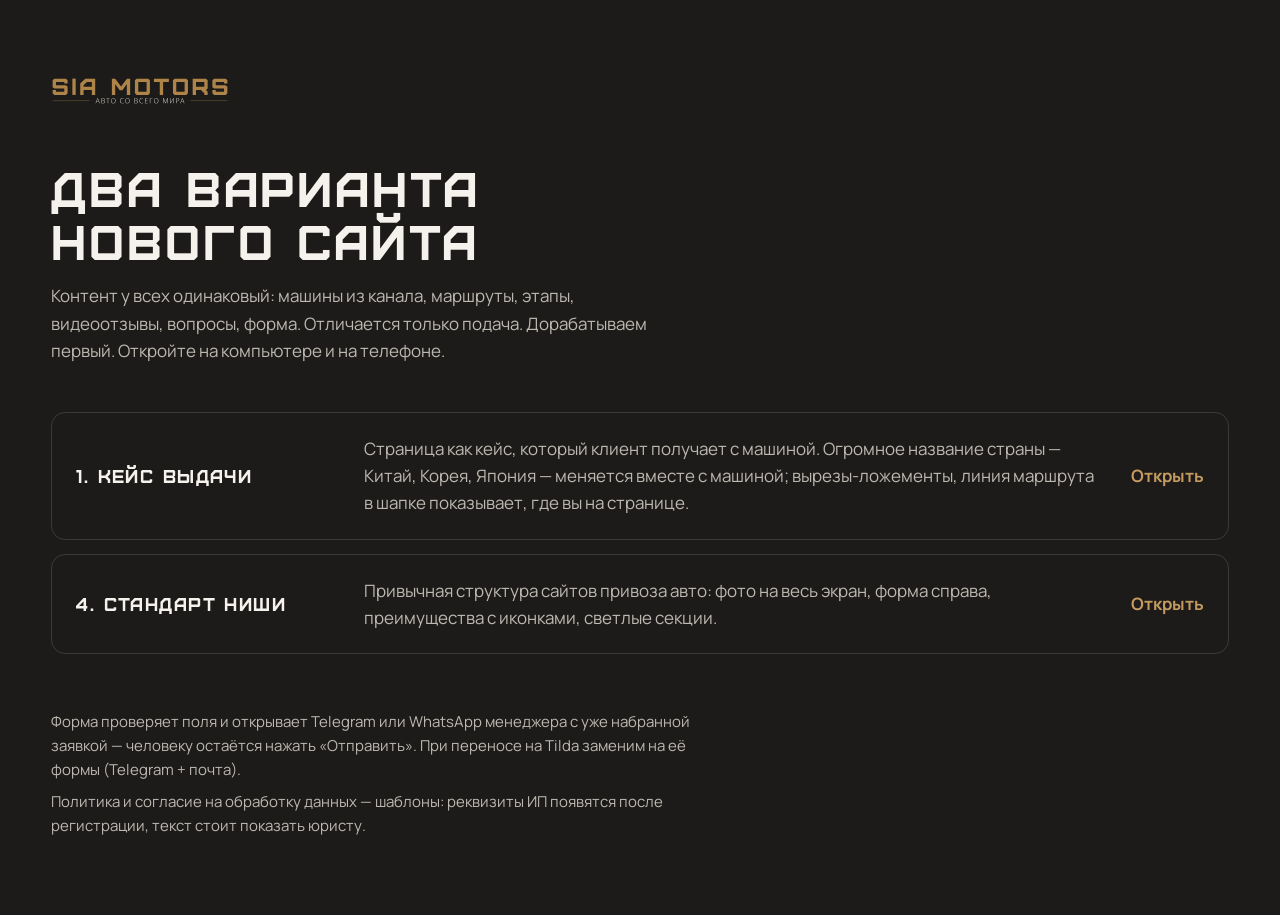
==== index.html @ 2e4b878d "Демо нового сайта Sia Motors: варианты 1 и 4 Стартовая страница с выбором варианта, «Кейс выдачи» и " ====
<!doctype html>
<html lang="ru">
<head>
<meta charset="utf-8">
<meta name="viewport" content="width=device-width, initial-scale=1">
<title>Sia Motors — варианты сайта</title>
<meta name="robots" content="noindex">
<link rel="icon" href="img/favicon.svg" type="image/svg+xml">
<link rel="stylesheet" href="common.css">
<style>
  .hub { padding-block: clamp(40px, 6vw, 80px); }
  .hub__logo { height: 28px; width: auto; margin-bottom: clamp(32px, 5vw, 56px); }
  .hub h1 { font: 400 clamp(1.8rem, 4vw, 3rem)/1.1 var(--display); letter-spacing: 0.06em; text-transform: uppercase; max-width: 20ch; }
  .hub__lede { margin: 16px 0 clamp(32px, 4vw, 48px); color: var(--cream-dim); max-width: 60ch; }
  .vars { display: grid; gap: 14px; }
  .var { display: grid; gap: 6px 28px; padding: 22px 24px; border-radius: 14px; border: 1px solid var(--line); text-decoration: none; transition: border-color 0.2s, background-color 0.2s; }
  .var:hover { border-color: var(--bronze); background: rgba(174, 132, 73, 0.06); }
  .var b { font: 400 18px/1.2 var(--display); letter-spacing: 0.08em; text-transform: uppercase; }
  .var span { color: var(--cream-dim); }
  .var i { font-style: normal; font-weight: 700; color: var(--bronze-text); }
  @media (min-width: 900px) { .var { grid-template-columns: 260px 1fr auto; align-items: center; } }
  .hub__notes { margin-top: clamp(36px, 5vw, 56px); display: grid; gap: 8px; font-size: 15px; color: var(--cream-dim); max-width: 75ch; }
</style>
</head>
<body>
<main class="wrap hub">
  <img class="hub__logo" src="img/logo.svg" alt="Sia Motors" width="545" height="86">
  <h1>Два варианта нового сайта</h1>
  <p class="hub__lede">Контент у всех одинаковый: машины из канала, маршруты, этапы, видеоотзывы, вопросы, форма. Отличается только подача. Дорабатываем первый. Откройте на компьютере и на телефоне.</p>
  <div class="vars">
    <a class="var" href="v1-keis.html"><b>1. Кейс выдачи</b><span>Страница как кейс, который клиент получает с машиной. Огромное название страны — Китай, Корея, Япония — меняется вместе с машиной; вырезы-ложементы, линия маршрута в шапке показывает, где вы на странице.</span><i>Открыть</i></a>
    <a class="var" href="v4-standart.html"><b>4. Стандарт ниши</b><span>Привычная структура сайтов привоза авто: фото на весь экран, форма справа, преимущества с иконками, светлые секции.</span><i>Открыть</i></a>
  </div>
  <div class="hub__notes">
    <p>Форма проверяет поля и открывает Telegram или WhatsApp менеджера с уже набранной заявкой — человеку остаётся нажать «Отправить». При переносе на Tilda заменим на её формы (Telegram + почта).</p>
    <p>Политика и согласие на обработку данных — шаблоны: реквизиты ИП появятся после регистрации, текст стоит показать юристу.</p>
  </div>
</main>
</body>
</html>
---- common.css ----
/* Общая база для всех вариантов: шрифты, токены бренда, сброс, поверхности браузера, форма, видео. */
@font-face {
  font-family: "Furore";
  src: url("fonts/Furore.otf") format("opentype");
  font-display: swap;
}
@font-face {
  font-family: "Manrope";
  src: url("fonts/manrope-cyrillic.woff2") format("woff2");
  font-weight: 200 800;
  font-display: swap;
  unicode-range: U+0301, U+0400-045F, U+0490-0491, U+04B0-04B1, U+2116;
}
@font-face {
  font-family: "Manrope";
  src: url("fonts/manrope-latin.woff2") format("woff2");
  font-weight: 200 800;
  font-display: swap;
  unicode-range: U+0000-00FF, U+0131, U+0152-0153, U+02BB-02BC, U+02C6, U+02DA, U+02DC, U+2000-206F, U+20AC, U+20BD, U+2122, U+2191, U+2193, U+2212, U+2215, U+FEFF, U+FFFD;
}

:root {
  --bronze: #ae8449;
  --bronze-text: #c69b5f;   /* бронза для мелкого текста на тёмном: 5.5:1 */
  --bronze-deep: #8a6631;   /* бронза для мелкого текста на креме: 4.6:1 */
  --cream: #f5f1ec;
  --cream-dim: #bdb8b1;
  --graphite: #2d2c2a;
  --ink: #1c1b19;
  --ink-2: #242321;
  --line: rgba(245, 241, 236, 0.14);
  --on-bronze: #1a1917;
  --cream-deep: #ece5db;    /* подложка сообщений на креме */
  --cream-light: #fbf9f6;   /* поля ввода на креме */
  --graphite-dim: #4a4743;  /* второстепенный текст на креме: 8.6:1 */
  --graphite-faint: #5c5853;/* подписи на креме: 6.4:1 */
  --error-deep: #a33b22;    /* ошибка на креме */
  --display: "Furore", "Manrope", sans-serif;
  --text: "Manrope", system-ui, sans-serif;
  --gutter: clamp(16px, 4vw, 56px);
  --max: 1320px;
  --ease: cubic-bezier(0.16, 1, 0.3, 1);
}

*, *::before, *::after { box-sizing: border-box; }
html { -webkit-text-size-adjust: 100%; scroll-behavior: smooth; scroll-padding-top: 88px; }
body {
  margin: 0;
  font: 400 1.0625rem/1.6 var(--text);
  background: var(--ink);
  color: var(--cream);
  -webkit-font-smoothing: antialiased;
  overflow-x: clip;
  caret-color: var(--bronze);
  scrollbar-color: var(--bronze) var(--ink);
}
img, video, svg { display: block; max-width: 100%; }
img { height: auto; }
h1, h2, h3, p, ul, ol, dl, dd, figure { margin: 0; }
ul, ol { padding: 0; list-style: none; }
button, input, textarea { font: inherit; color: inherit; }
button { cursor: pointer; }
a { color: inherit; text-underline-offset: 0.22em; text-decoration-thickness: 1px; }
::selection { background: var(--bronze); color: var(--on-bronze); }
:focus-visible { outline: 2px solid var(--bronze-text); outline-offset: 3px; border-radius: 4px; }
h1, h2, h3 { text-wrap: balance; font-weight: 400; }
p { text-wrap: pretty; }
.num { font-variant-numeric: tabular-nums; }
.wrap { width: min(100% - 2 * var(--gutter), var(--max)); margin-inline: auto; }

.sr-only {
  position: absolute; width: 1px; height: 1px; padding: 0; margin: -1px;
  overflow: hidden; clip: rect(0 0 0 0); white-space: nowrap; border: 0;
}
.skip { position: absolute; left: 12px; top: -60px; z-index: 100; padding: 10px 16px; background: var(--bronze); color: var(--on-bronze); border-radius: 8px; font-weight: 700; }
.skip:focus { top: 12px; }

.ico { width: 1.25em; height: 1.25em; flex: none; fill: none; stroke: currentColor; stroke-width: 1.8; stroke-linecap: round; stroke-linejoin: round; }

/* Форма заявки: механика и состояния, внешний вид задаёт вариант */
.lead { display: grid; gap: 18px; }
.field { display: grid; gap: 6px; }
.field__label { font-size: 0.875rem; font-weight: 600; letter-spacing: 0.01em; }
.field__label small { font-weight: 400; opacity: 0.75; font-size: inherit; }
.field input[type="text"], .field input[type="tel"] {
  width: 100%; min-height: 52px; padding: 12px 16px; border-radius: 10px;
  border: 1px solid currentColor; background: transparent; outline: none;
  transition: border-color 0.2s, box-shadow 0.2s;
}
.field input::placeholder { color: currentColor; opacity: 0.6; }
.field input:focus-visible { box-shadow: 0 0 0 3px color-mix(in srgb, var(--bronze) 45%, transparent); border-color: var(--bronze); }
.field input[aria-invalid="true"] { border-color: #c4553b; }
.field__err { font-size: 0.875rem; color: #e0866f; min-height: 0; }
.field__err:empty { display: none; }
.check { display: grid; grid-template-columns: 22px 1fr; gap: 10px; align-items: start; font-size: 0.875rem; line-height: 1.5; }
.check input { width: 20px; height: 20px; margin: 1px 0 0; accent-color: var(--bronze); }
.lead__status { font-size: 0.9375rem; line-height: 1.5; }
.lead__status:empty { display: none; }
.lead__go { display: flex; flex-wrap: wrap; gap: 10px; margin-top: 12px; }
.lead__go a {
  display: inline-flex; align-items: center; min-height: 44px; padding: 0 18px; border-radius: 999px;
  border: 1.5px solid currentColor; font-weight: 700; text-decoration: none;
}
.lead__go a:first-child { background: var(--bronze); border-color: var(--bronze); color: var(--on-bronze); }

/* Видеоотзыв */
.player { padding: 0; border: 0; background: transparent; max-width: min(92vw, 440px); max-height: 92vh; }
.player::backdrop { background: rgba(10, 10, 9, 0.86); }
.player video { width: min(92vw, 440px, calc(86vh * 9 / 16)); aspect-ratio: 9 / 16; object-fit: contain; border-radius: 14px; background: #000; }
.player__close {
  position: absolute; top: 10px; right: 10px; width: 44px; height: 44px; border-radius: 50%;
  border: 0; background: rgba(28, 27, 25, 0.8); color: var(--cream); display: grid; place-items: center;
}

/* «Уменьшить движение»: убираем перемещения, оставляем смену цвета и прозрачности — состояние по-прежнему видно.
   Ключевые анимации варианты гасят или заменяют сами. */
@media (prefers-reduced-motion: reduce) {
  html { scroll-behavior: auto; }
  *, *::before, *::after { transition-property: color, background-color, border-color, outline-color, opacity, box-shadow, filter !important; animation-iteration-count: 1 !important; }
}
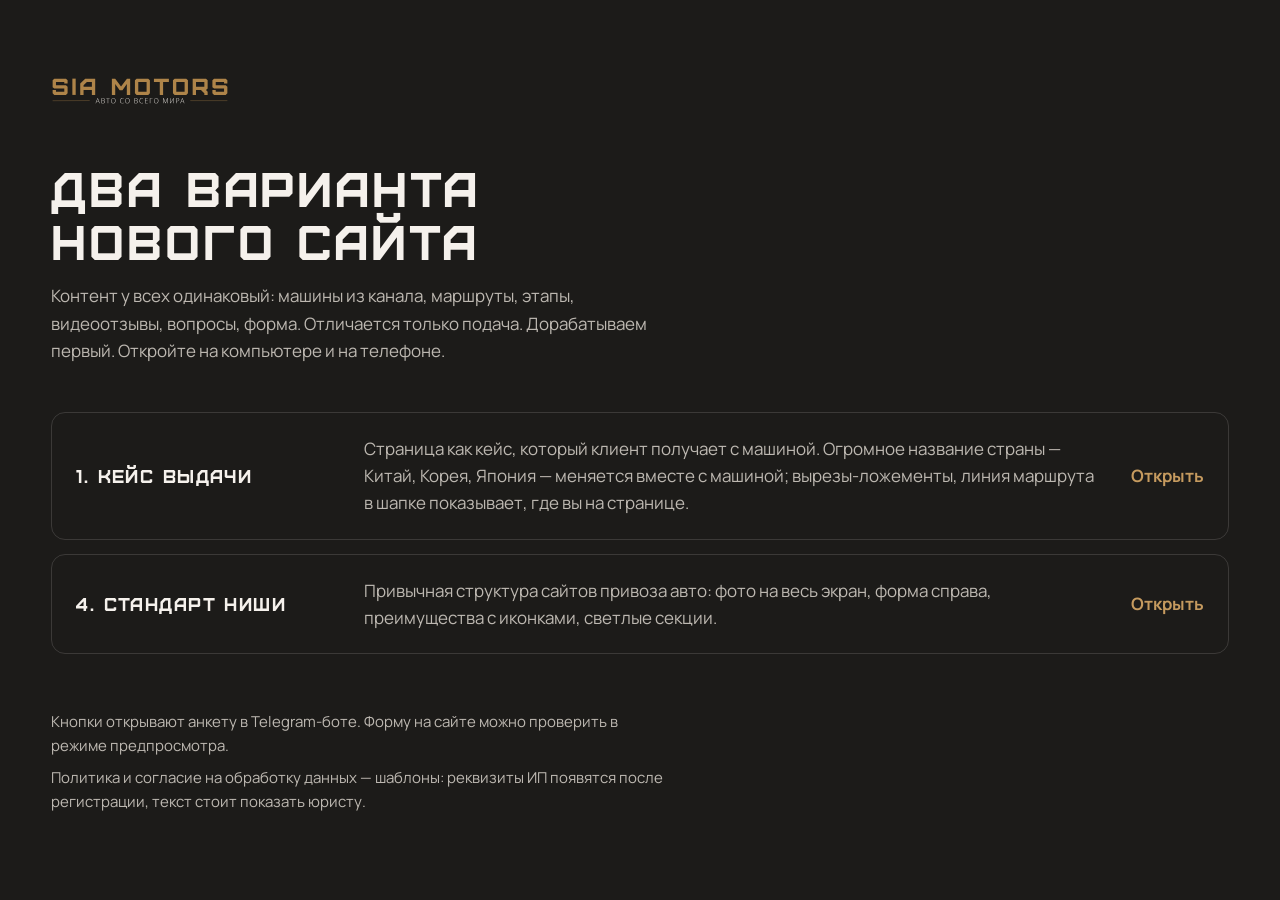
==== commit 3ef79cfd: "" ====
--- a/index.html
+++ b/index.html
@@ -32,7 +32,7 @@
     <a class="var" href="v4-standart.html"><b>4. Стандарт ниши</b><span>Привычная структура сайтов привоза авто: фото на весь экран, форма справа, преимущества с иконками, светлые секции.</span><i>Открыть</i></a>
   </div>
   <div class="hub__notes">
-    <p>Форма проверяет поля и открывает Telegram или WhatsApp менеджера с уже набранной заявкой — человеку остаётся нажать «Отправить». При переносе на Tilda заменим на её формы (Telegram + почта).</p>
+    <p>Кнопки открывают анкету в Telegram-боте. Форму на сайте можно проверить в режиме предпросмотра.</p>
     <p>Политика и согласие на обработку данных — шаблоны: реквизиты ИП появятся после регистрации, текст стоит показать юристу.</p>
   </div>
 </main>
--- a/common.css
+++ b/common.css
@@ -66,6 +66,8 @@
 h1, h2, h3 { text-wrap: balance; font-weight: 400; }
 p { text-wrap: pretty; }
 .num { font-variant-numeric: tabular-nums; }
+.car-specs { display: flex; flex-wrap: wrap; gap: 0 0.85em; }
+.legal-links { display: flex; flex-wrap: wrap; gap: 0.4em 1.5em; }
 .wrap { width: min(100% - 2 * var(--gutter), var(--max)); margin-inline: auto; }
 
 .sr-only {
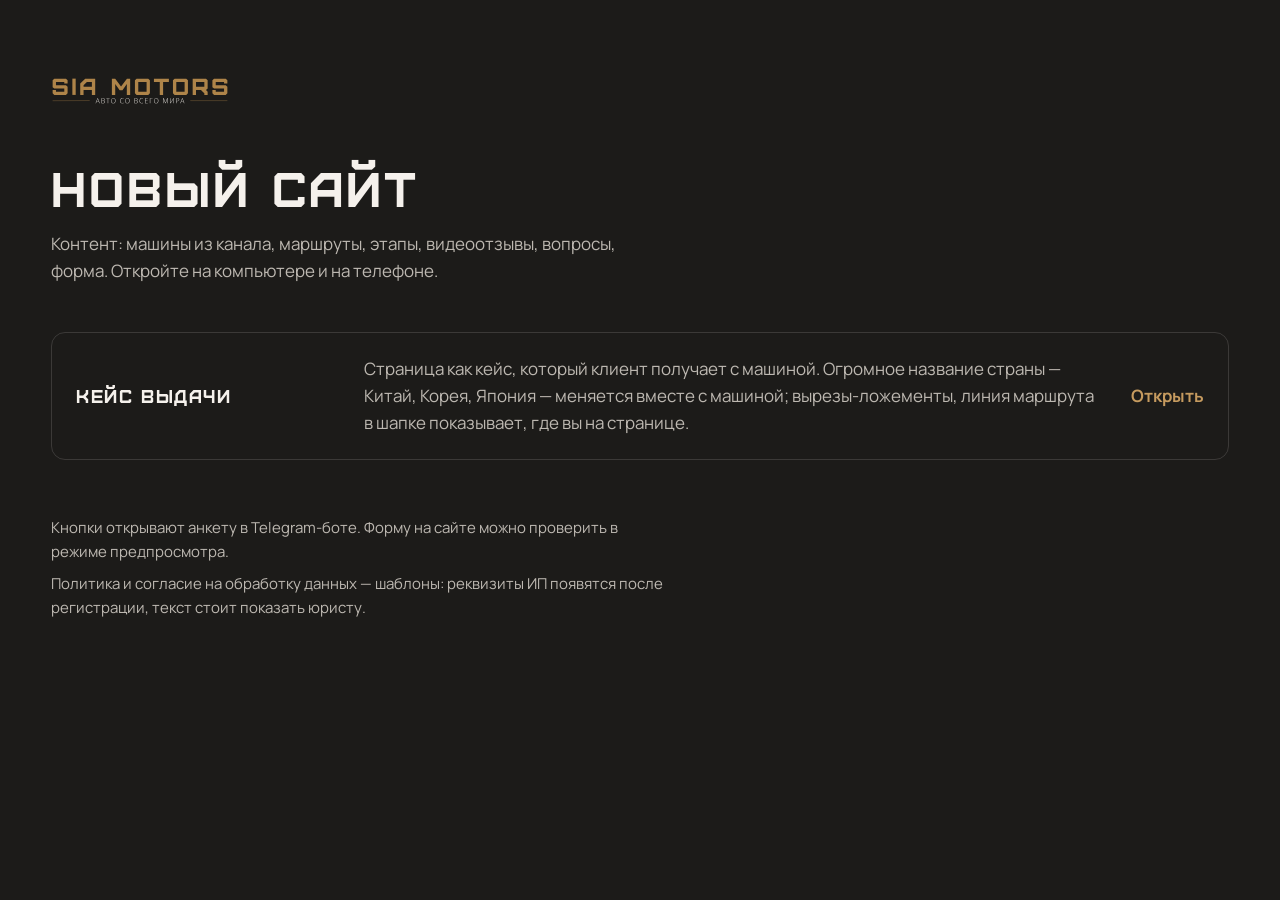
==== commit 305460a1: "" ====
--- a/index.html
+++ b/index.html
@@ -25,11 +25,10 @@
 <body>
 <main class="wrap hub">
   <img class="hub__logo" src="img/logo.svg" alt="Sia Motors" width="545" height="86">
-  <h1>Два варианта нового сайта</h1>
-  <p class="hub__lede">Контент у всех одинаковый: машины из канала, маршруты, этапы, видеоотзывы, вопросы, форма. Отличается только подача. Дорабатываем первый. Откройте на компьютере и на телефоне.</p>
+  <h1>Новый сайт</h1>
+  <p class="hub__lede">Контент: машины из канала, маршруты, этапы, видеоотзывы, вопросы, форма. Откройте на компьютере и на телефоне.</p>
   <div class="vars">
-    <a class="var" href="v1-keis.html"><b>1. Кейс выдачи</b><span>Страница как кейс, который клиент получает с машиной. Огромное название страны — Китай, Корея, Япония — меняется вместе с машиной; вырезы-ложементы, линия маршрута в шапке показывает, где вы на странице.</span><i>Открыть</i></a>
-    <a class="var" href="v4-standart.html"><b>4. Стандарт ниши</b><span>Привычная структура сайтов привоза авто: фото на весь экран, форма справа, преимущества с иконками, светлые секции.</span><i>Открыть</i></a>
+    <a class="var" href="v1-keis.html"><b>Кейс выдачи</b><span>Страница как кейс, который клиент получает с машиной. Огромное название страны — Китай, Корея, Япония — меняется вместе с машиной; вырезы-ложементы, линия маршрута в шапке показывает, где вы на странице.</span><i>Открыть</i></a>
   </div>
   <div class="hub__notes">
     <p>Кнопки открывают анкету в Telegram-боте. Форму на сайте можно проверить в режиме предпросмотра.</p>
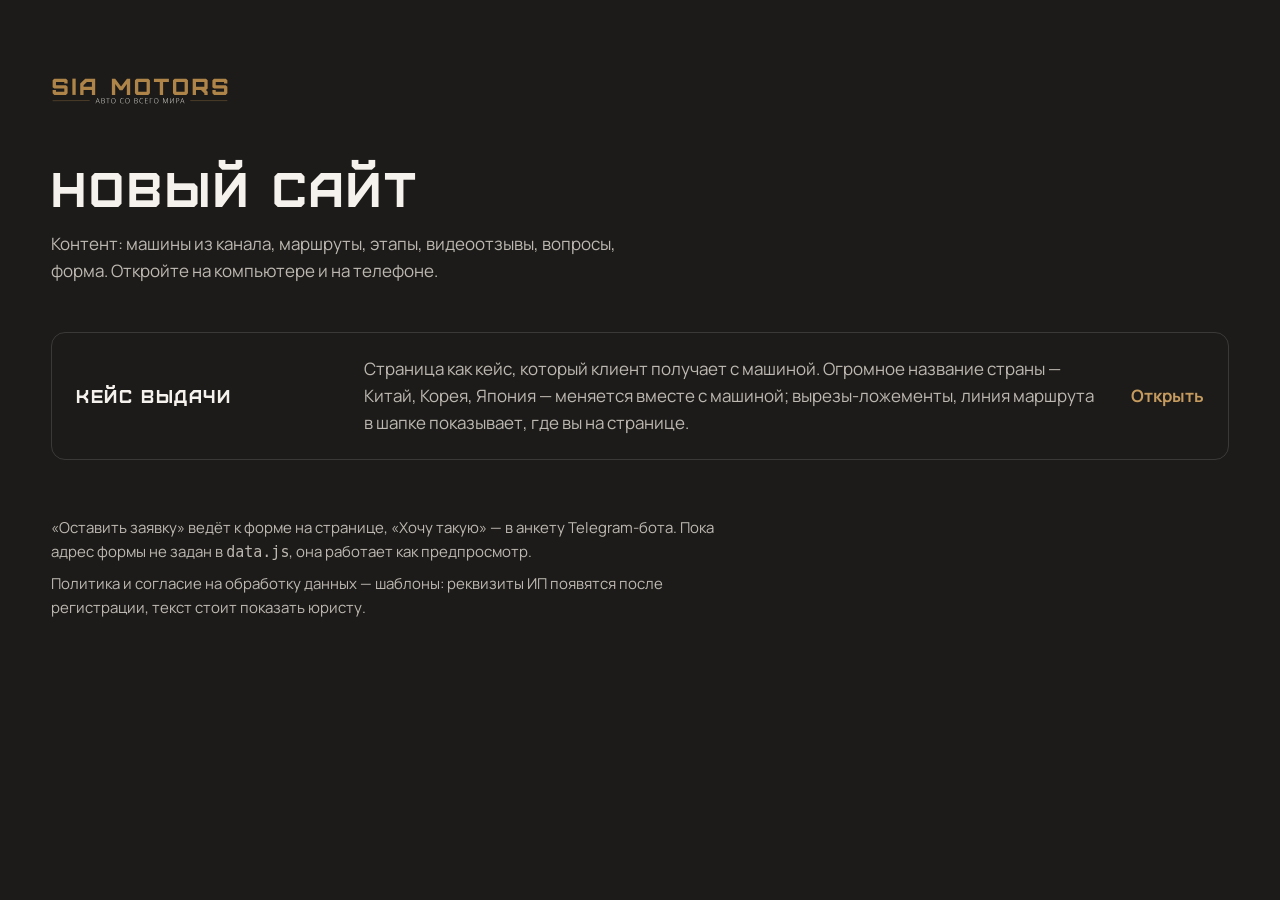
==== commit 6443d25e: "" ====
--- a/index.html
+++ b/index.html
@@ -31,7 +31,7 @@
     <a class="var" href="v1-keis.html"><b>Кейс выдачи</b><span>Страница как кейс, который клиент получает с машиной. Огромное название страны — Китай, Корея, Япония — меняется вместе с машиной; вырезы-ложементы, линия маршрута в шапке показывает, где вы на странице.</span><i>Открыть</i></a>
   </div>
   <div class="hub__notes">
-    <p>Кнопки открывают анкету в Telegram-боте. Форму на сайте можно проверить в режиме предпросмотра.</p>
+    <p>«Оставить заявку» ведёт к форме на странице, «Хочу такую» — в анкету Telegram-бота. Пока адрес формы не задан в <code>data.js</code>, она работает как предпросмотр.</p>
     <p>Политика и согласие на обработку данных — шаблоны: реквизиты ИП появятся после регистрации, текст стоит показать юристу.</p>
   </div>
 </main>
